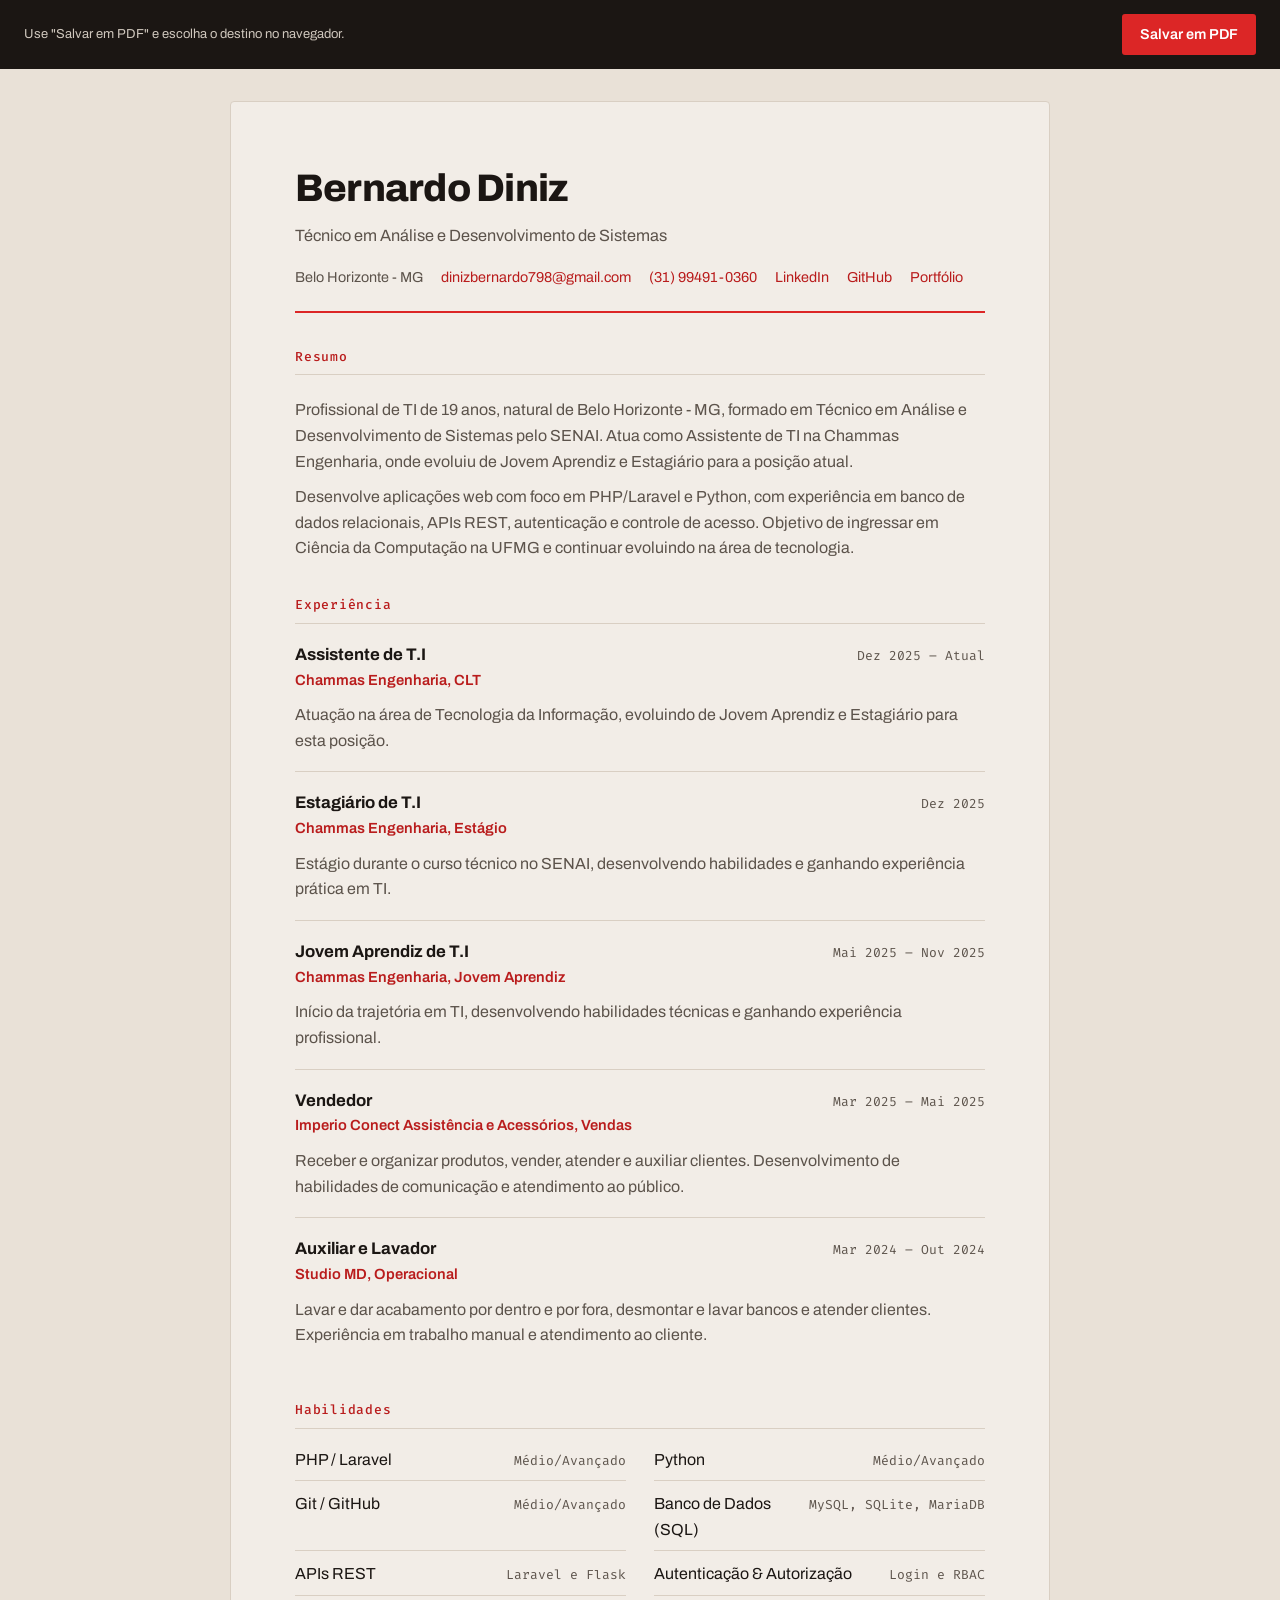
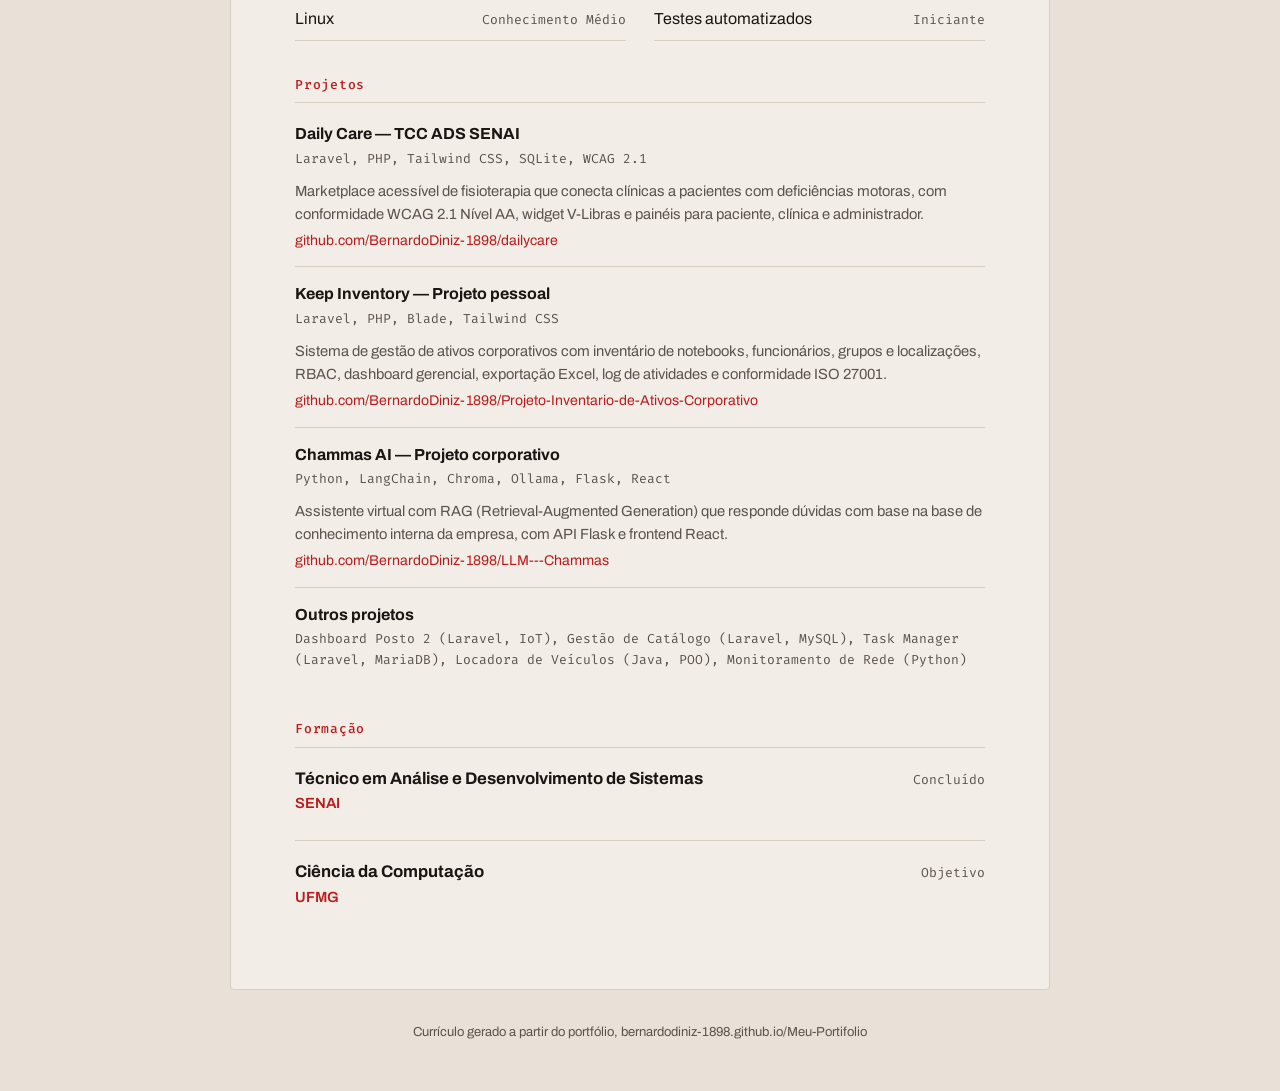
==== curriculo.html @ 56214868 "feat: orienta o portfólio ao mercado de trabalho - Metadados Open Graph/Twitter Card, URL canônica e" ====
<!DOCTYPE html>
<html lang="pt-BR">

<head>
  <meta charset="UTF-8">
  <meta name="viewport" content="width=device-width, initial-scale=1.0">
  <title>Currículo | Bernardo Diniz</title>
  <meta name="description" content="Currículo de Bernardo Diniz, Técnico em Análise e Desenvolvimento de Sistemas em Belo Horizonte - MG.">
  <meta name="robots" content="noindex">
  <meta name="theme-color" content="#f2ede7">
  <link rel="preconnect" href="https://fonts.googleapis.com">
  <link rel="preconnect" href="https://fonts.gstatic.com" crossorigin>
  <link
    href="https://fonts.googleapis.com/css2?family=Archivo:wght@400;500;600;700;800;900&family=Fira+Code:wght@400;500&display=swap"
    rel="stylesheet">
  <style>
    :root {
      --ground: #f2ede7;
      --surface: #e9e1d7;
      --ink: #1b1613;
      --muted: #5c534b;
      --signal: #dc2626;
      --signal-strong: #b91c1c;
      --rule: #d9cfc3;
      --font-sans: 'Archivo', -apple-system, BlinkMacSystemFont, 'Segoe UI', sans-serif;
      --font-mono: 'Fira Code', ui-monospace, 'Cascadia Code', monospace;
    }

    * {
      margin: 0;
      padding: 0;
      box-sizing: border-box;
    }

    body {
      font-family: var(--font-sans);
      background: var(--surface);
      color: var(--ink);
      line-height: 1.6;
      -webkit-font-smoothing: antialiased;
    }

    .cv-bar {
      position: sticky;
      top: 0;
      display: flex;
      align-items: center;
      justify-content: space-between;
      gap: 16px;
      padding: 14px 24px;
      background: var(--ink);
      color: var(--ground);
    }

    .cv-bar p {
      font-size: 0.8125rem;
      color: #cfc7bd;
    }

    .cv-bar button {
      font: inherit;
      font-size: 0.9rem;
      font-weight: 600;
      padding: 9px 18px;
      color: #fff;
      background: var(--signal);
      border: 0;
      border-radius: 3px;
      cursor: pointer;
    }

    .cv-bar button:hover {
      background: var(--signal-strong);
    }

    .cv-bar button:focus-visible,
    .cv-contact a:focus-visible,
    .cv-project a:focus-visible {
      outline: 2px solid var(--signal);
      outline-offset: 2px;
      border-radius: 2px;
    }

    .cv {
      max-width: 820px;
      margin: 32px auto;
      padding: 56px 64px;
      background: var(--ground);
      border: 1px solid var(--rule);
      border-radius: 4px;
    }

    .cv-header {
      border-bottom: 2px solid var(--signal);
      padding-bottom: 22px;
    }

    .cv-name {
      font-size: 2.4rem;
      font-weight: 800;
      letter-spacing: -0.02em;
    }

    .cv-role {
      color: var(--muted);
      font-size: 1.02rem;
      margin-top: 4px;
    }

    .cv-contact {
      list-style: none;
      display: flex;
      flex-wrap: wrap;
      gap: 6px 18px;
      margin-top: 16px;
      font-size: 0.9rem;
    }

    .cv-contact li {
      color: var(--muted);
    }

    .cv-contact a {
      color: var(--signal-strong);
      text-decoration: none;
    }

    .cv-contact a:hover {
      text-decoration: underline;
    }

    .cv h2 {
      font-family: var(--font-mono);
      font-size: 0.8125rem;
      font-weight: 500;
      letter-spacing: 0.06em;
      color: var(--signal-strong);
      border-bottom: 1px solid var(--rule);
      padding-bottom: 7px;
      margin: 34px 0 18px;
    }

    .cv p {
      color: var(--muted);
    }

    .cv p + p {
      margin-top: 10px;
    }

    .cv-summary {
      margin-top: 22px;
    }

    .cv-job {
      padding-bottom: 18px;
    }

    .cv-job + .cv-job {
      border-top: 1px solid var(--rule);
      padding-top: 18px;
    }

    .cv-job-head {
      display: flex;
      align-items: baseline;
      justify-content: space-between;
      gap: 16px;
      flex-wrap: wrap;
    }

    .cv-job h3 {
      font-size: 1.05rem;
      font-weight: 700;
    }

    .cv-job .cv-date {
      font-family: var(--font-mono);
      font-size: 0.8125rem;
      color: var(--muted);
      white-space: nowrap;
    }

    .cv-job .cv-org {
      font-size: 0.92rem;
      color: var(--signal-strong);
      font-weight: 600;
      margin-bottom: 6px;
    }

    .cv-skills {
      list-style: none;
      display: grid;
      grid-template-columns: 1fr 1fr;
      gap: 10px 28px;
    }

    .cv-skills li {
      display: flex;
      align-items: baseline;
      justify-content: space-between;
      gap: 12px;
      border-bottom: 1px solid var(--rule);
      padding-bottom: 8px;
    }

    .cv-skills .cv-level {
      font-family: var(--font-mono);
      font-size: 0.8125rem;
      color: var(--muted);
      white-space: nowrap;
    }

    .cv-project {
      padding-bottom: 14px;
    }

    .cv-project + .cv-project {
      border-top: 1px solid var(--rule);
      padding-top: 14px;
    }

    .cv-project h3 {
      font-size: 1rem;
      font-weight: 700;
    }

    .cv-project .cv-stack {
      font-family: var(--font-mono);
      font-size: 0.8125rem;
      color: var(--muted);
      margin-top: 2px;
    }

    .cv-project p {
      font-size: 0.92rem;
      margin-top: 6px;
    }

    .cv-project a {
      color: var(--signal-strong);
      text-decoration: none;
      font-size: 0.88rem;
    }

    .cv-footer {
      max-width: 820px;
      margin: 0 auto 48px;
      padding: 0 8px;
      font-size: 0.8125rem;
      color: var(--muted);
      text-align: center;
    }

    @media (max-width: 680px) {
      .cv {
        margin: 16px;
        padding: 32px 24px;
      }

      .cv-skills {
        grid-template-columns: 1fr;
      }
    }

    @media print {
      @page {
        margin: 16mm;
      }

      body {
        background: #fff;
        line-height: 1.5;
      }

      .cv-bar {
        display: none;
      }

      .cv,
      .cv-footer {
        max-width: none;
        margin: 0;
        padding: 0;
        background: #fff;
        border: 0;
        border-radius: 0;
      }

      .cv h2 {
        margin-top: 22px;
      }

      .cv-job,
      .cv-project {
        page-break-inside: avoid;
      }

      a {
        color: var(--ink);
      }
    }
  </style>
</head>

<body>
  <div class="cv-bar">
    <p>Use "Salvar em PDF" e escolha o destino no navegador.</p>
    <button type="button" onclick="window.print()">Salvar em PDF</button>
  </div>

  <main class="cv">
    <header class="cv-header">
      <h1 class="cv-name">Bernardo Diniz</h1>
      <p class="cv-role">Técnico em Análise e Desenvolvimento de Sistemas</p>
      <ul class="cv-contact">
        <li>Belo Horizonte - MG</li>
        <li><a href="mailto:dinizbernardo798@gmail.com">dinizbernardo798@gmail.com</a></li>
        <li><a href="https://wa.me/5531994910360">(31) 99491-0360</a></li>
        <li><a href="https://www.linkedin.com/in/bernardo-diniz-275442356">LinkedIn</a></li>
        <li><a href="https://github.com/BernardoDiniz-1898">GitHub</a></li>
        <li><a href="https://bernardodiniz-1898.github.io/Meu-Portifolio/">Portfólio</a></li>
      </ul>
    </header>

    <section>
      <h2>Resumo</h2>
      <div class="cv-summary">
        <p>Profissional de TI de 19 anos, natural de Belo Horizonte - MG, formado em Técnico em Análise e
          Desenvolvimento de Sistemas pelo SENAI. Atua como Assistente de TI na Chammas Engenharia, onde evoluiu de
          Jovem Aprendiz e Estagiário para a posição atual.</p>
        <p>Desenvolve aplicações web com foco em PHP/Laravel e Python, com experiência em banco de dados relacionais,
          APIs REST, autenticação e controle de acesso. Objetivo de ingressar em Ciência da Computação na UFMG e
          continuar evoluindo na área de tecnologia.</p>
      </div>
    </section>

    <section>
      <h2>Experiência</h2>
      <div class="cv-job">
        <div class="cv-job-head">
          <h3>Assistente de T.I</h3>
          <span class="cv-date">Dez 2025 – Atual</span>
        </div>
        <p class="cv-org">Chammas Engenharia, CLT</p>
        <p>Atuação na área de Tecnologia da Informação, evoluindo de Jovem Aprendiz e Estagiário para esta posição.</p>
      </div>
      <div class="cv-job">
        <div class="cv-job-head">
          <h3>Estagiário de T.I</h3>
          <span class="cv-date">Dez 2025</span>
        </div>
        <p class="cv-org">Chammas Engenharia, Estágio</p>
        <p>Estágio durante o curso técnico no SENAI, desenvolvendo habilidades e ganhando experiência prática em TI.</p>
      </div>
      <div class="cv-job">
        <div class="cv-job-head">
          <h3>Jovem Aprendiz de T.I</h3>
          <span class="cv-date">Mai 2025 – Nov 2025</span>
        </div>
        <p class="cv-org">Chammas Engenharia, Jovem Aprendiz</p>
        <p>Início da trajetória em TI, desenvolvendo habilidades técnicas e ganhando experiência profissional.</p>
      </div>
      <div class="cv-job">
        <div class="cv-job-head">
          <h3>Vendedor</h3>
          <span class="cv-date">Mar 2025 – Mai 2025</span>
        </div>
        <p class="cv-org">Imperio Conect Assistência e Acessórios, Vendas</p>
        <p>Receber e organizar produtos, vender, atender e auxiliar clientes. Desenvolvimento de habilidades de
          comunicação e atendimento ao público.</p>
      </div>
      <div class="cv-job">
        <div class="cv-job-head">
          <h3>Auxiliar e Lavador</h3>
          <span class="cv-date">Mar 2024 – Out 2024</span>
        </div>
        <p class="cv-org">Studio MD, Operacional</p>
        <p>Lavar e dar acabamento por dentro e por fora, desmontar e lavar bancos e atender clientes. Experiência em
          trabalho manual e atendimento ao cliente.</p>
      </div>
    </section>

    <section>
      <h2>Habilidades</h2>
      <ul class="cv-skills">
        <li><span>PHP / Laravel</span><span class="cv-level">Médio/Avançado</span></li>
        <li><span>Python</span><span class="cv-level">Médio/Avançado</span></li>
        <li><span>Git / GitHub</span><span class="cv-level">Médio/Avançado</span></li>
        <li><span>Banco de Dados (SQL)</span><span class="cv-level">MySQL, SQLite, MariaDB</span></li>
        <li><span>APIs REST</span><span class="cv-level">Laravel e Flask</span></li>
        <li><span>Autenticação &amp; Autorização</span><span class="cv-level">Login e RBAC</span></li>
        <li><span>Linux</span><span class="cv-level">Conhecimento Médio</span></li>
        <li><span>Testes automatizados</span><span class="cv-level">Iniciante</span></li>
      </ul>
    </section>

    <section>
      <h2>Projetos</h2>
      <div class="cv-project">
        <h3>Daily Care — TCC ADS SENAI</h3>
        <p class="cv-stack">Laravel, PHP, Tailwind CSS, SQLite, WCAG 2.1</p>
        <p>Marketplace acessível de fisioterapia que conecta clínicas a pacientes com deficiências motoras, com
          conformidade WCAG 2.1 Nível AA, widget V-Libras e painéis para paciente, clínica e administrador.</p>
        <a href="https://github.com/BernardoDiniz-1898/dailycare">github.com/BernardoDiniz-1898/dailycare</a>
      </div>
      <div class="cv-project">
        <h3>Keep Inventory — Projeto pessoal</h3>
        <p class="cv-stack">Laravel, PHP, Blade, Tailwind CSS</p>
        <p>Sistema de gestão de ativos corporativos com inventário de notebooks, funcionários, grupos e localizações,
          RBAC, dashboard gerencial, exportação Excel, log de atividades e conformidade ISO 27001.</p>
        <a
          href="https://github.com/BernardoDiniz-1898/Projeto-Inventario-de-Ativos-Corporativo">github.com/BernardoDiniz-1898/Projeto-Inventario-de-Ativos-Corporativo</a>
      </div>
      <div class="cv-project">
        <h3>Chammas AI — Projeto corporativo</h3>
        <p class="cv-stack">Python, LangChain, Chroma, Ollama, Flask, React</p>
        <p>Assistente virtual com RAG (Retrieval-Augmented Generation) que responde dúvidas com base na base de
          conhecimento interna da empresa, com API Flask e frontend React.</p>
        <a href="https://github.com/BernardoDiniz-1898/LLM---Chammas">github.com/BernardoDiniz-1898/LLM---Chammas</a>
      </div>
      <div class="cv-project">
        <h3>Outros projetos</h3>
        <p class="cv-stack">Dashboard Posto 2 (Laravel, IoT), Gestão de Catálogo (Laravel, MySQL), Task Manager
          (Laravel, MariaDB), Locadora de Veículos (Java, POO), Monitoramento de Rede (Python)</p>
      </div>
    </section>

    <section>
      <h2>Formação</h2>
      <div class="cv-job">
        <div class="cv-job-head">
          <h3>Técnico em Análise e Desenvolvimento de Sistemas</h3>
          <span class="cv-date">Concluído</span>
        </div>
        <p class="cv-org">SENAI</p>
      </div>
      <div class="cv-job">
        <div class="cv-job-head">
          <h3>Ciência da Computação</h3>
          <span class="cv-date">Objetivo</span>
        </div>
        <p class="cv-org">UFMG</p>
      </div>
    </section>
  </main>

  <footer class="cv-footer">
    <p>Currículo gerado a partir do portfólio, bernardodiniz-1898.github.io/Meu-Portifolio</p>
  </footer>
</body>

</html>
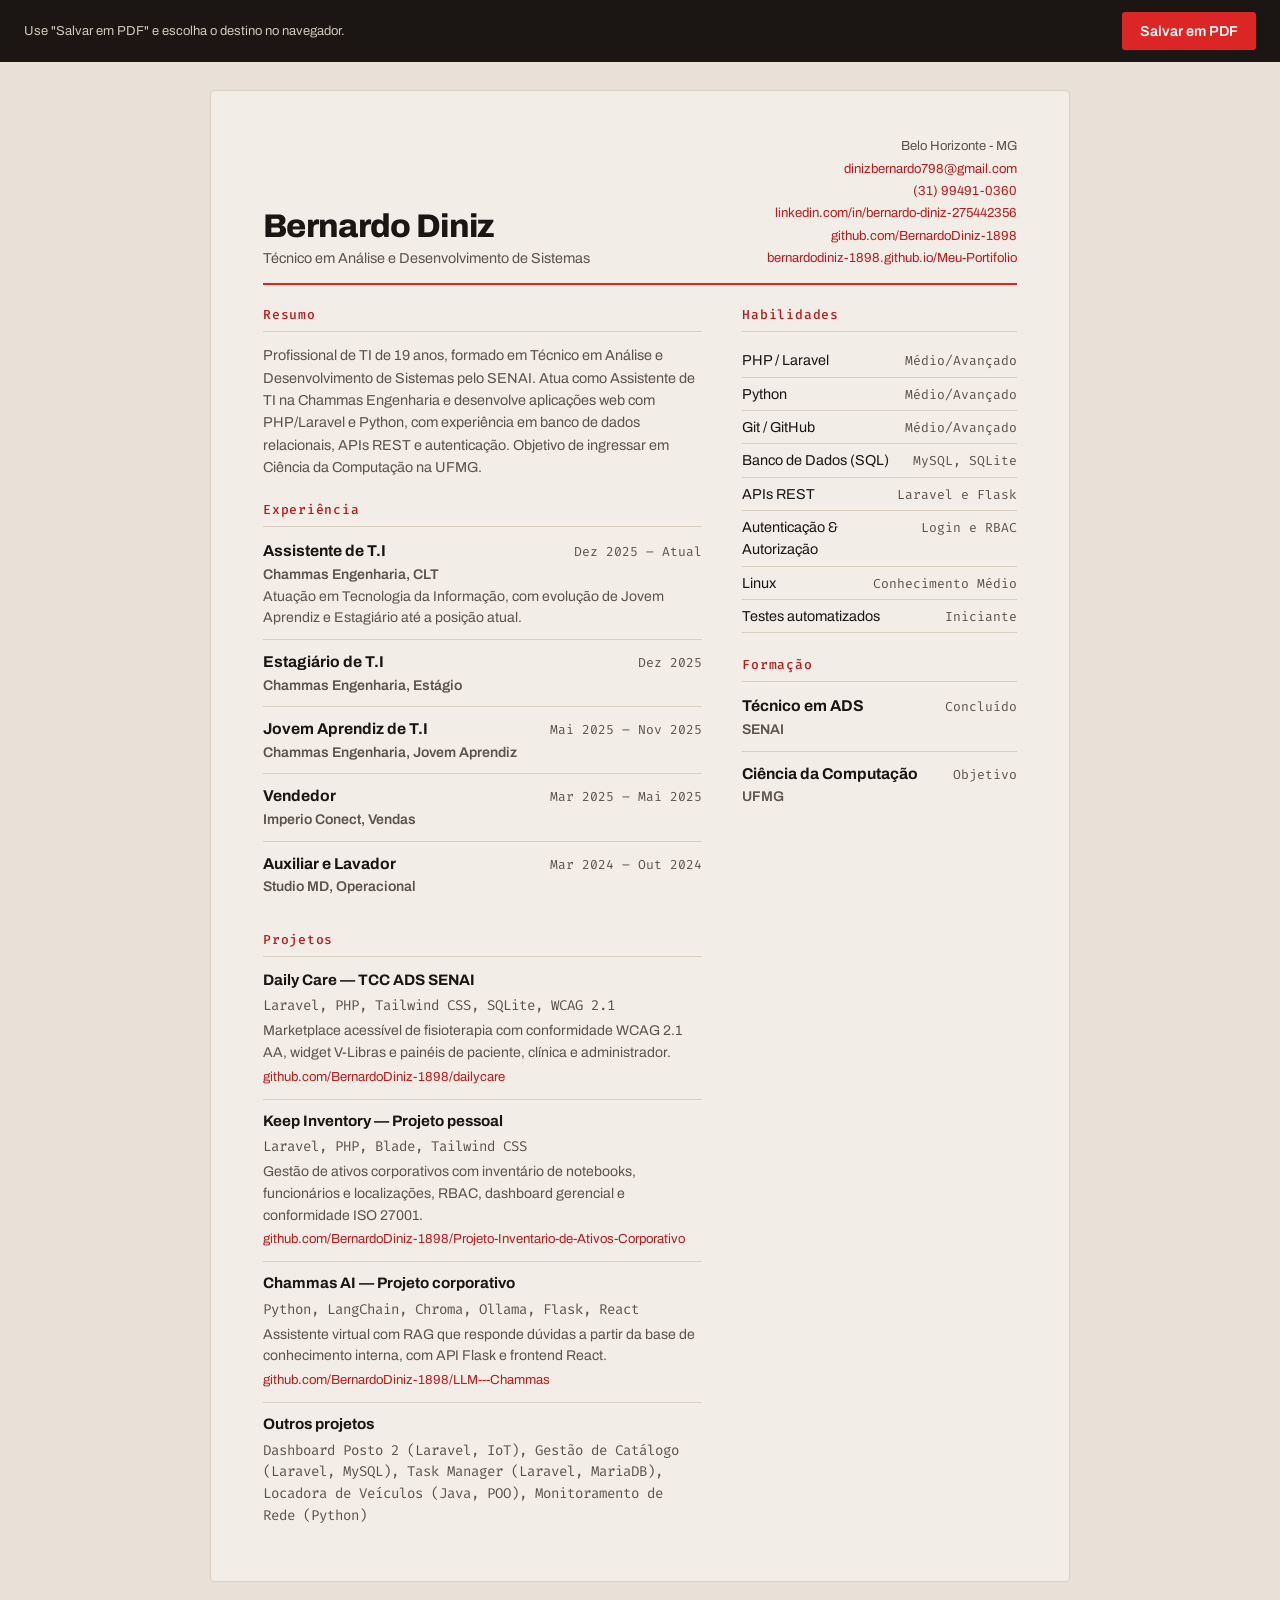
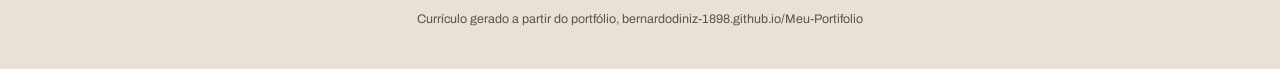
==== commit 288c2731: "refactor: condensa o currículo em uma única página Layout em duas colunas com espaçamento e descriçõ" ====
--- a/curriculo.html
+++ b/curriculo.html
@@ -36,7 +36,7 @@
       font-family: var(--font-sans);
       background: var(--surface);
       color: var(--ink);
-      line-height: 1.6;
+      line-height: 1.55;
       -webkit-font-smoothing: antialiased;
     }
 
@@ -47,7 +47,7 @@
       align-items: center;
       justify-content: space-between;
       gap: 16px;
-      padding: 14px 24px;
+      padding: 12px 24px;
       background: var(--ink);
       color: var(--ground);
     }
@@ -61,7 +61,7 @@
       font: inherit;
       font-size: 0.9rem;
       font-weight: 600;
-      padding: 9px 18px;
+      padding: 8px 18px;
       color: #fff;
       background: var(--signal);
       border: 0;
@@ -82,42 +82,43 @@
     }
 
     .cv {
-      max-width: 820px;
-      margin: 32px auto;
-      padding: 56px 64px;
+      max-width: 860px;
+      margin: 28px auto;
+      padding: 44px 52px;
       background: var(--ground);
       border: 1px solid var(--rule);
       border-radius: 4px;
     }
 
     .cv-header {
+      display: flex;
+      align-items: flex-end;
+      justify-content: space-between;
+      gap: 24px;
+      flex-wrap: wrap;
+      padding-bottom: 14px;
       border-bottom: 2px solid var(--signal);
-      padding-bottom: 22px;
     }
 
     .cv-name {
-      font-size: 2.4rem;
+      font-size: 2.05rem;
       font-weight: 800;
       letter-spacing: -0.02em;
+      line-height: 1.05;
     }
 
     .cv-role {
       color: var(--muted);
-      font-size: 1.02rem;
-      margin-top: 4px;
+      font-size: 0.95rem;
+      margin-top: 3px;
     }
 
     .cv-contact {
       list-style: none;
-      display: flex;
-      flex-wrap: wrap;
-      gap: 6px 18px;
-      margin-top: 16px;
-      font-size: 0.9rem;
-    }
-
-    .cv-contact li {
-      color: var(--muted);
+      font-size: 0.82rem;
+      color: var(--muted);
+      text-align: right;
+      line-height: 1.7;
     }
 
     .cv-contact a {
@@ -127,6 +128,18 @@
 
     .cv-contact a:hover {
       text-decoration: underline;
+    }
+
+    .cv-body {
+      display: grid;
+      grid-template-columns: 1.6fr 1fr;
+      gap: 0 40px;
+      align-content: start;
+      margin-top: 20px;
+    }
+
+    .cv-col {
+      min-width: 0;
     }
 
     .cv h2 {
@@ -136,72 +149,69 @@
       letter-spacing: 0.06em;
       color: var(--signal-strong);
       border-bottom: 1px solid var(--rule);
-      padding-bottom: 7px;
-      margin: 34px 0 18px;
+      padding-bottom: 6px;
+      margin: 22px 0 12px;
+    }
+
+    .cv-col > section:first-child > h2 {
+      margin-top: 0;
     }
 
     .cv p {
       color: var(--muted);
-    }
-
-    .cv p + p {
-      margin-top: 10px;
-    }
-
-    .cv-summary {
-      margin-top: 22px;
+      font-size: 0.9rem;
     }
 
     .cv-job {
-      padding-bottom: 18px;
+      padding-bottom: 10px;
     }
 
     .cv-job + .cv-job {
       border-top: 1px solid var(--rule);
-      padding-top: 18px;
+      padding-top: 10px;
     }
 
     .cv-job-head {
       display: flex;
       align-items: baseline;
       justify-content: space-between;
-      gap: 16px;
-      flex-wrap: wrap;
+      gap: 12px;
     }
 
     .cv-job h3 {
-      font-size: 1.05rem;
+      font-size: 0.98rem;
       font-weight: 700;
     }
 
-    .cv-job .cv-date {
+    .cv-date {
       font-family: var(--font-mono);
       font-size: 0.8125rem;
       color: var(--muted);
       white-space: nowrap;
     }
 
-    .cv-job .cv-org {
-      font-size: 0.92rem;
+    .cv-org {
+      font-size: 0.85rem;
       color: var(--signal-strong);
       font-weight: 600;
-      margin-bottom: 6px;
+    }
+
+    .cv-job p {
+      font-size: 0.88rem;
     }
 
     .cv-skills {
       list-style: none;
-      display: grid;
-      grid-template-columns: 1fr 1fr;
-      gap: 10px 28px;
     }
 
     .cv-skills li {
       display: flex;
       align-items: baseline;
       justify-content: space-between;
-      gap: 12px;
+      gap: 10px;
+      font-size: 0.9rem;
+      padding: 5px 0;
       border-bottom: 1px solid var(--rule);
-      padding-bottom: 8px;
     }
 
     .cv-skills .cv-level {
@@ -212,42 +222,45 @@
     }
 
     .cv-project {
-      padding-bottom: 14px;
+      padding-bottom: 10px;
     }
 
     .cv-project + .cv-project {
       border-top: 1px solid var(--rule);
-      padding-top: 14px;
+      padding-top: 10px;
     }
 
     .cv-project h3 {
-      font-size: 1rem;
+      font-size: 0.95rem;
       font-weight: 700;
     }
 
-    .cv-project .cv-stack {
+    .cv-stack {
       font-family: var(--font-mono);
       font-size: 0.8125rem;
       color: var(--muted);
-      margin-top: 2px;
     }
 
     .cv-project p {
-      font-size: 0.92rem;
-      margin-top: 6px;
+      font-size: 0.88rem;
+      margin-top: 3px;
     }
 
     .cv-project a {
       color: var(--signal-strong);
       text-decoration: none;
-      font-size: 0.88rem;
+      font-size: 0.82rem;
+    }
+
+    .cv-project a:hover {
+      text-decoration: underline;
     }
 
     .cv-footer {
-      max-width: 820px;
-      margin: 0 auto 48px;
+      max-width: 860px;
+      margin: 0 auto 40px;
       padding: 0 8px;
-      font-size: 0.8125rem;
+      font-size: 0.78rem;
       color: var(--muted);
       text-align: center;
     }
@@ -255,30 +268,42 @@
     @media (max-width: 680px) {
       .cv {
         margin: 16px;
-        padding: 32px 24px;
-      }
-
-      .cv-skills {
+        padding: 28px 22px;
+      }
+
+      .cv-body {
         grid-template-columns: 1fr;
+        gap: 0;
+      }
+
+      .cv-contact {
+        text-align: left;
+      }
+
+      .cv h2 {
+        margin-top: 22px;
+      }
+
+      .cv-col > section:first-child > h2 {
+        margin-top: 22px;
       }
     }
 
     @media print {
       @page {
-        margin: 16mm;
+        margin: 12mm;
       }
 
       body {
         background: #fff;
-        line-height: 1.5;
-      }
-
-      .cv-bar {
+      }
+
+      .cv-bar,
+      .cv-footer {
         display: none;
       }
 
-      .cv,
-      .cv-footer {
+      .cv {
         max-width: none;
         margin: 0;
         padding: 0;
@@ -288,7 +313,7 @@
       }
 
       .cv h2 {
-        margin-top: 22px;
+        margin-top: 15px;
       }
 
       .cv-job,
@@ -311,138 +336,136 @@
 
   <main class="cv">
     <header class="cv-header">
-      <h1 class="cv-name">Bernardo Diniz</h1>
-      <p class="cv-role">Técnico em Análise e Desenvolvimento de Sistemas</p>
+      <div>
+        <h1 class="cv-name">Bernardo Diniz</h1>
+        <p class="cv-role">Técnico em Análise e Desenvolvimento de Sistemas</p>
+      </div>
       <ul class="cv-contact">
         <li>Belo Horizonte - MG</li>
         <li><a href="mailto:dinizbernardo798@gmail.com">dinizbernardo798@gmail.com</a></li>
         <li><a href="https://wa.me/5531994910360">(31) 99491-0360</a></li>
-        <li><a href="https://www.linkedin.com/in/bernardo-diniz-275442356">LinkedIn</a></li>
-        <li><a href="https://github.com/BernardoDiniz-1898">GitHub</a></li>
-        <li><a href="https://bernardodiniz-1898.github.io/Meu-Portifolio/">Portfólio</a></li>
+        <li><a href="https://www.linkedin.com/in/bernardo-diniz-275442356">linkedin.com/in/bernardo-diniz-275442356</a></li>
+        <li><a href="https://github.com/BernardoDiniz-1898">github.com/BernardoDiniz-1898</a></li>
+        <li><a href="https://bernardodiniz-1898.github.io/Meu-Portifolio/">bernardodiniz-1898.github.io/Meu-Portifolio</a></li>
       </ul>
     </header>
 
-    <section>
-      <h2>Resumo</h2>
-      <div class="cv-summary">
-        <p>Profissional de TI de 19 anos, natural de Belo Horizonte - MG, formado em Técnico em Análise e
-          Desenvolvimento de Sistemas pelo SENAI. Atua como Assistente de TI na Chammas Engenharia, onde evoluiu de
-          Jovem Aprendiz e Estagiário para a posição atual.</p>
-        <p>Desenvolve aplicações web com foco em PHP/Laravel e Python, com experiência em banco de dados relacionais,
-          APIs REST, autenticação e controle de acesso. Objetivo de ingressar em Ciência da Computação na UFMG e
-          continuar evoluindo na área de tecnologia.</p>
+    <div class="cv-body">
+      <div class="cv-col">
+        <section>
+          <h2>Resumo</h2>
+          <p>Profissional de TI de 19 anos, formado em Técnico em Análise e Desenvolvimento de Sistemas pelo SENAI.
+            Atua como Assistente de TI na Chammas Engenharia e desenvolve aplicações web com PHP/Laravel e Python, com
+            experiência em banco de dados relacionais, APIs REST e autenticação. Objetivo de ingressar em Ciência da
+            Computação na UFMG.</p>
+        </section>
+
+        <section>
+          <h2>Experiência</h2>
+          <div class="cv-job">
+            <div class="cv-job-head">
+              <h3>Assistente de T.I</h3>
+              <span class="cv-date">Dez 2025 – Atual</span>
+            </div>
+            <p class="cv-org">Chammas Engenharia, CLT</p>
+            <p>Atuação em Tecnologia da Informação, com evolução de Jovem Aprendiz e Estagiário até a posição atual.</p>
+          </div>
+          <div class="cv-job">
+            <div class="cv-job-head">
+              <h3>Estagiário de T.I</h3>
+              <span class="cv-date">Dez 2025</span>
+            </div>
+            <p class="cv-org">Chammas Engenharia, Estágio</p>
+          </div>
+          <div class="cv-job">
+            <div class="cv-job-head">
+              <h3>Jovem Aprendiz de T.I</h3>
+              <span class="cv-date">Mai 2025 – Nov 2025</span>
+            </div>
+            <p class="cv-org">Chammas Engenharia, Jovem Aprendiz</p>
+          </div>
+          <div class="cv-job">
+            <div class="cv-job-head">
+              <h3>Vendedor</h3>
+              <span class="cv-date">Mar 2025 – Mai 2025</span>
+            </div>
+            <p class="cv-org">Imperio Conect, Vendas</p>
+          </div>
+          <div class="cv-job">
+            <div class="cv-job-head">
+              <h3>Auxiliar e Lavador</h3>
+              <span class="cv-date">Mar 2024 – Out 2024</span>
+            </div>
+            <p class="cv-org">Studio MD, Operacional</p>
+          </div>
+        </section>
+
+        <section>
+          <h2>Projetos</h2>
+          <div class="cv-project">
+            <h3>Daily Care — TCC ADS SENAI</h3>
+            <p class="cv-stack">Laravel, PHP, Tailwind CSS, SQLite, WCAG 2.1</p>
+            <p>Marketplace acessível de fisioterapia com conformidade WCAG 2.1 AA, widget V-Libras e painéis de
+              paciente, clínica e administrador.</p>
+            <a href="https://github.com/BernardoDiniz-1898/dailycare">github.com/BernardoDiniz-1898/dailycare</a>
+          </div>
+          <div class="cv-project">
+            <h3>Keep Inventory — Projeto pessoal</h3>
+            <p class="cv-stack">Laravel, PHP, Blade, Tailwind CSS</p>
+            <p>Gestão de ativos corporativos com inventário de notebooks, funcionários e localizações, RBAC, dashboard
+              gerencial e conformidade ISO 27001.</p>
+            <a
+              href="https://github.com/BernardoDiniz-1898/Projeto-Inventario-de-Ativos-Corporativo">github.com/BernardoDiniz-1898/Projeto-Inventario-de-Ativos-Corporativo</a>
+          </div>
+          <div class="cv-project">
+            <h3>Chammas AI — Projeto corporativo</h3>
+            <p class="cv-stack">Python, LangChain, Chroma, Ollama, Flask, React</p>
+            <p>Assistente virtual com RAG que responde dúvidas a partir da base de conhecimento interna, com API Flask e
+              frontend React.</p>
+            <a href="https://github.com/BernardoDiniz-1898/LLM---Chammas">github.com/BernardoDiniz-1898/LLM---Chammas</a>
+          </div>
+          <div class="cv-project">
+            <h3>Outros projetos</h3>
+            <p class="cv-stack">Dashboard Posto 2 (Laravel, IoT), Gestão de Catálogo (Laravel, MySQL), Task Manager
+              (Laravel, MariaDB), Locadora de Veículos (Java, POO), Monitoramento de Rede (Python)</p>
+          </div>
+        </section>
       </div>
-    </section>
-
-    <section>
-      <h2>Experiência</h2>
-      <div class="cv-job">
-        <div class="cv-job-head">
-          <h3>Assistente de T.I</h3>
-          <span class="cv-date">Dez 2025 – Atual</span>
-        </div>
-        <p class="cv-org">Chammas Engenharia, CLT</p>
-        <p>Atuação na área de Tecnologia da Informação, evoluindo de Jovem Aprendiz e Estagiário para esta posição.</p>
+
+      <div class="cv-col">
+        <section>
+          <h2>Habilidades</h2>
+          <ul class="cv-skills">
+            <li><span>PHP / Laravel</span><span class="cv-level">Médio/Avançado</span></li>
+            <li><span>Python</span><span class="cv-level">Médio/Avançado</span></li>
+            <li><span>Git / GitHub</span><span class="cv-level">Médio/Avançado</span></li>
+            <li><span>Banco de Dados (SQL)</span><span class="cv-level">MySQL, SQLite</span></li>
+            <li><span>APIs REST</span><span class="cv-level">Laravel e Flask</span></li>
+            <li><span>Autenticação &amp; Autorização</span><span class="cv-level">Login e RBAC</span></li>
+            <li><span>Linux</span><span class="cv-level">Conhecimento Médio</span></li>
+            <li><span>Testes automatizados</span><span class="cv-level">Iniciante</span></li>
+          </ul>
+        </section>
+
+        <section>
+          <h2>Formação</h2>
+          <div class="cv-job">
+            <div class="cv-job-head">
+              <h3>Técnico em ADS</h3>
+              <span class="cv-date">Concluído</span>
+            </div>
+            <p class="cv-org">SENAI</p>
+          </div>
+          <div class="cv-job">
+            <div class="cv-job-head">
+              <h3>Ciência da Computação</h3>
+              <span class="cv-date">Objetivo</span>
+            </div>
+            <p class="cv-org">UFMG</p>
+          </div>
+        </section>
       </div>
-      <div class="cv-job">
-        <div class="cv-job-head">
-          <h3>Estagiário de T.I</h3>
-          <span class="cv-date">Dez 2025</span>
-        </div>
-        <p class="cv-org">Chammas Engenharia, Estágio</p>
-        <p>Estágio durante o curso técnico no SENAI, desenvolvendo habilidades e ganhando experiência prática em TI.</p>
-      </div>
-      <div class="cv-job">
-        <div class="cv-job-head">
-          <h3>Jovem Aprendiz de T.I</h3>
-          <span class="cv-date">Mai 2025 – Nov 2025</span>
-        </div>
-        <p class="cv-org">Chammas Engenharia, Jovem Aprendiz</p>
-        <p>Início da trajetória em TI, desenvolvendo habilidades técnicas e ganhando experiência profissional.</p>
-      </div>
-      <div class="cv-job">
-        <div class="cv-job-head">
-          <h3>Vendedor</h3>
-          <span class="cv-date">Mar 2025 – Mai 2025</span>
-        </div>
-        <p class="cv-org">Imperio Conect Assistência e Acessórios, Vendas</p>
-        <p>Receber e organizar produtos, vender, atender e auxiliar clientes. Desenvolvimento de habilidades de
-          comunicação e atendimento ao público.</p>
-      </div>
-      <div class="cv-job">
-        <div class="cv-job-head">
-          <h3>Auxiliar e Lavador</h3>
-          <span class="cv-date">Mar 2024 – Out 2024</span>
-        </div>
-        <p class="cv-org">Studio MD, Operacional</p>
-        <p>Lavar e dar acabamento por dentro e por fora, desmontar e lavar bancos e atender clientes. Experiência em
-          trabalho manual e atendimento ao cliente.</p>
-      </div>
-    </section>
-
-    <section>
-      <h2>Habilidades</h2>
-      <ul class="cv-skills">
-        <li><span>PHP / Laravel</span><span class="cv-level">Médio/Avançado</span></li>
-        <li><span>Python</span><span class="cv-level">Médio/Avançado</span></li>
-        <li><span>Git / GitHub</span><span class="cv-level">Médio/Avançado</span></li>
-        <li><span>Banco de Dados (SQL)</span><span class="cv-level">MySQL, SQLite, MariaDB</span></li>
-        <li><span>APIs REST</span><span class="cv-level">Laravel e Flask</span></li>
-        <li><span>Autenticação &amp; Autorização</span><span class="cv-level">Login e RBAC</span></li>
-        <li><span>Linux</span><span class="cv-level">Conhecimento Médio</span></li>
-        <li><span>Testes automatizados</span><span class="cv-level">Iniciante</span></li>
-      </ul>
-    </section>
-
-    <section>
-      <h2>Projetos</h2>
-      <div class="cv-project">
-        <h3>Daily Care — TCC ADS SENAI</h3>
-        <p class="cv-stack">Laravel, PHP, Tailwind CSS, SQLite, WCAG 2.1</p>
-        <p>Marketplace acessível de fisioterapia que conecta clínicas a pacientes com deficiências motoras, com
-          conformidade WCAG 2.1 Nível AA, widget V-Libras e painéis para paciente, clínica e administrador.</p>
-        <a href="https://github.com/BernardoDiniz-1898/dailycare">github.com/BernardoDiniz-1898/dailycare</a>
-      </div>
-      <div class="cv-project">
-        <h3>Keep Inventory — Projeto pessoal</h3>
-        <p class="cv-stack">Laravel, PHP, Blade, Tailwind CSS</p>
-        <p>Sistema de gestão de ativos corporativos com inventário de notebooks, funcionários, grupos e localizações,
-          RBAC, dashboard gerencial, exportação Excel, log de atividades e conformidade ISO 27001.</p>
-        <a
-          href="https://github.com/BernardoDiniz-1898/Projeto-Inventario-de-Ativos-Corporativo">github.com/BernardoDiniz-1898/Projeto-Inventario-de-Ativos-Corporativo</a>
-      </div>
-      <div class="cv-project">
-        <h3>Chammas AI — Projeto corporativo</h3>
-        <p class="cv-stack">Python, LangChain, Chroma, Ollama, Flask, React</p>
-        <p>Assistente virtual com RAG (Retrieval-Augmented Generation) que responde dúvidas com base na base de
-          conhecimento interna da empresa, com API Flask e frontend React.</p>
-        <a href="https://github.com/BernardoDiniz-1898/LLM---Chammas">github.com/BernardoDiniz-1898/LLM---Chammas</a>
-      </div>
-      <div class="cv-project">
-        <h3>Outros projetos</h3>
-        <p class="cv-stack">Dashboard Posto 2 (Laravel, IoT), Gestão de Catálogo (Laravel, MySQL), Task Manager
-          (Laravel, MariaDB), Locadora de Veículos (Java, POO), Monitoramento de Rede (Python)</p>
-      </div>
-    </section>
-
-    <section>
-      <h2>Formação</h2>
-      <div class="cv-job">
-        <div class="cv-job-head">
-          <h3>Técnico em Análise e Desenvolvimento de Sistemas</h3>
-          <span class="cv-date">Concluído</span>
-        </div>
-        <p class="cv-org">SENAI</p>
-      </div>
-      <div class="cv-job">
-        <div class="cv-job-head">
-          <h3>Ciência da Computação</h3>
-          <span class="cv-date">Objetivo</span>
-        </div>
-        <p class="cv-org">UFMG</p>
-      </div>
-    </section>
+    </div>
   </main>
 
   <footer class="cv-footer">
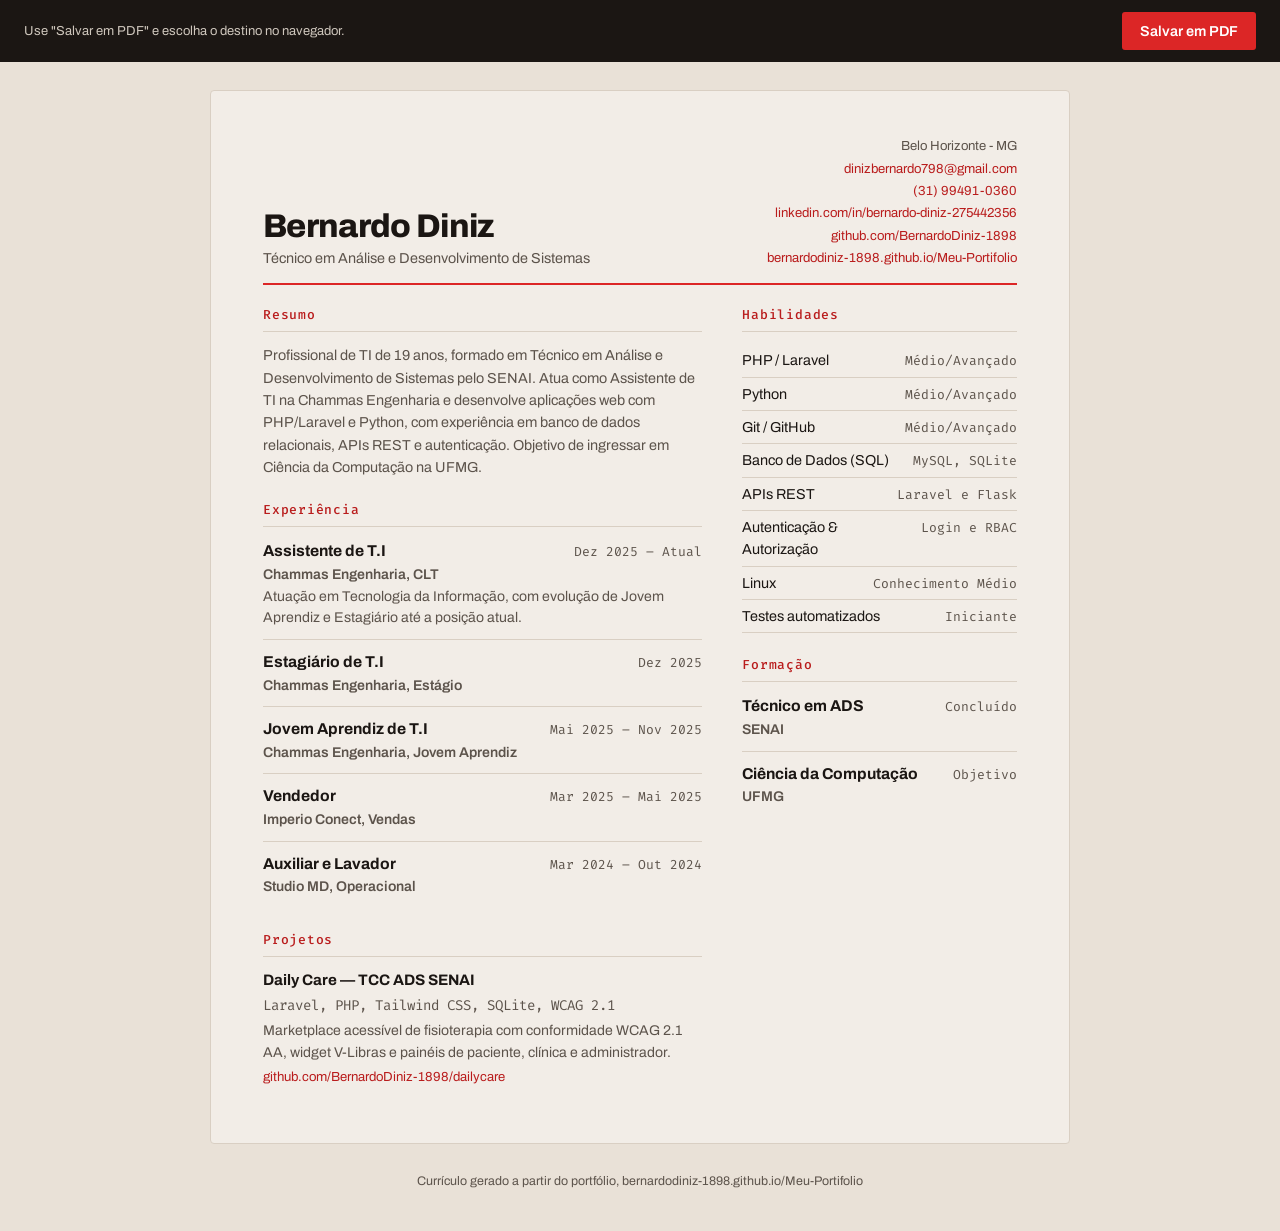
==== commit 37364aee: "Merge branch 'fix/curriculo-uma-pagina' into develop" ====
--- a/curriculo.html
+++ b/curriculo.html
@@ -291,6 +291,7 @@
 
     @media print {
       @page {
+        size: A4;
         margin: 12mm;
       }
 
@@ -409,26 +410,6 @@
               paciente, clínica e administrador.</p>
             <a href="https://github.com/BernardoDiniz-1898/dailycare">github.com/BernardoDiniz-1898/dailycare</a>
           </div>
-          <div class="cv-project">
-            <h3>Keep Inventory — Projeto pessoal</h3>
-            <p class="cv-stack">Laravel, PHP, Blade, Tailwind CSS</p>
-            <p>Gestão de ativos corporativos com inventário de notebooks, funcionários e localizações, RBAC, dashboard
-              gerencial e conformidade ISO 27001.</p>
-            <a
-              href="https://github.com/BernardoDiniz-1898/Projeto-Inventario-de-Ativos-Corporativo">github.com/BernardoDiniz-1898/Projeto-Inventario-de-Ativos-Corporativo</a>
-          </div>
-          <div class="cv-project">
-            <h3>Chammas AI — Projeto corporativo</h3>
-            <p class="cv-stack">Python, LangChain, Chroma, Ollama, Flask, React</p>
-            <p>Assistente virtual com RAG que responde dúvidas a partir da base de conhecimento interna, com API Flask e
-              frontend React.</p>
-            <a href="https://github.com/BernardoDiniz-1898/LLM---Chammas">github.com/BernardoDiniz-1898/LLM---Chammas</a>
-          </div>
-          <div class="cv-project">
-            <h3>Outros projetos</h3>
-            <p class="cv-stack">Dashboard Posto 2 (Laravel, IoT), Gestão de Catálogo (Laravel, MySQL), Task Manager
-              (Laravel, MariaDB), Locadora de Veículos (Java, POO), Monitoramento de Rede (Python)</p>
-          </div>
         </section>
       </div>
 
